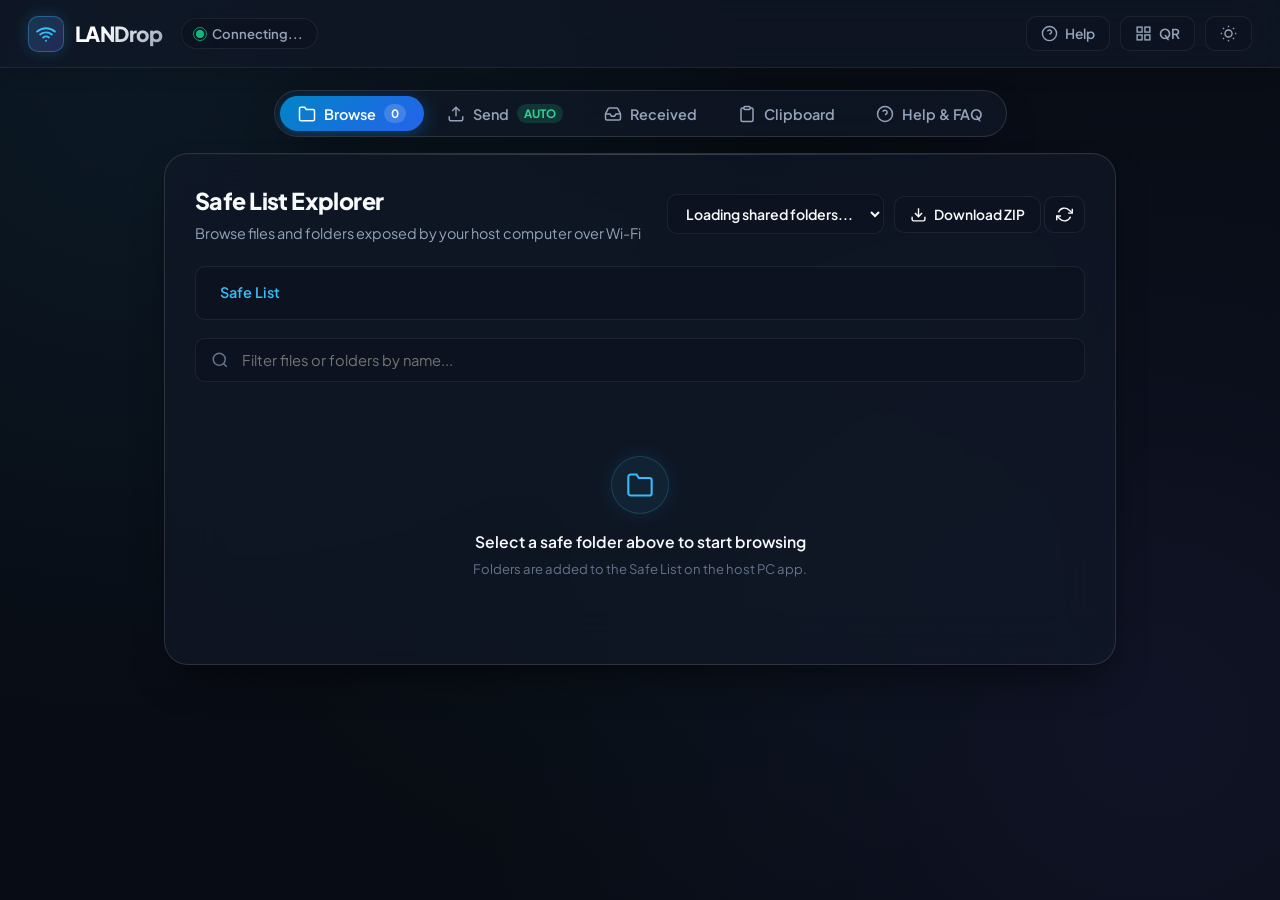
==== templates/index.html @ 14b09d70 "Fix dark label lines in GUI, overhaul mobile responsiveness, and add Device FAQ" ====
<!DOCTYPE html>
<html lang="en">
<head>
  <meta charset="UTF-8" />
  <meta name="viewport" content="width=device-width, initial-scale=1.0, maximum-scale=1.0, user-scalable=no, viewport-fit=cover" />
  <meta name="apple-mobile-web-app-capable" content="yes" />
  <meta name="apple-mobile-web-app-status-bar-style" content="black-translucent" />
  <title>LANDrop - Local Wi-Fi File Sharing & Explorer</title>
  <link rel="stylesheet" href="/static/css/style.css" />
  <link rel="preconnect" href="https://fonts.googleapis.com">
  <link rel="preconnect" href="https://fonts.gstatic.com" crossorigin>
  <link href="https://fonts.googleapis.com/css2?family=Plus+Jakarta+Sans:wght@400;500;600;700;800&family=JetBrains+Mono:wght@400;500&display=swap" rel="stylesheet">
</head>
<body class="theme-dark">
  <!-- Top Sticky Navbar -->
  <header class="navbar">
    <div class="nav-left">
      <div class="logo" onclick="window.location.reload()">
        <div class="logo-icon-wrap">
          <svg class="logo-icon" viewBox="0 0 24 24" fill="none" stroke="currentColor" stroke-width="2.3" stroke-linecap="round" stroke-linejoin="round">
            <path d="M5 12.55a11 11 0 0 1 14.08 0"></path>
            <path d="M1.42 9a16 16 0 0 1 21.16 0"></path>
            <path d="M8.53 16.11a6 6 0 0 1 6.95 0"></path>
            <line x1="12" y1="20" x2="12.01" y2="20"></line>
          </svg>
        </div>
        <span class="logo-text">LANDrop</span>
      </div>

      <div class="host-pill" id="hostPill" title="Click to copy connection address">
        <div class="status-dot-pulse">
          <div class="status-dot-ring"></div>
          <div class="status-dot"></div>
        </div>
        <span id="hostNameDisplay">Connecting...</span>
      </div>
    </div>

    <div class="nav-right">
      <button class="nav-btn" id="btnFaqNav" title="Connection Help & Device FAQ">
        <svg viewBox="0 0 24 24" fill="none" stroke="currentColor" stroke-width="2">
          <circle cx="12" cy="12" r="10"></circle>
          <path d="M9.09 9a3 3 0 0 1 5.83 1c0 2-3 3-3 3"></path>
          <line x1="12" y1="17" x2="12.01" y2="17"></line>
        </svg>
        <span class="nav-btn-label">Help</span>
      </button>
      <button class="nav-btn" id="btnQrModal" title="Show Connection QR">
        <svg viewBox="0 0 24 24" fill="none" stroke="currentColor" stroke-width="2">
          <rect x="3" y="3" width="7" height="7"></rect>
          <rect x="14" y="3" width="7" height="7"></rect>
          <rect x="14" y="14" width="7" height="7"></rect>
          <rect x="3" y="14" width="7" height="7"></rect>
        </svg>
        <span class="nav-btn-label">QR</span>
      </button>
      <button class="nav-btn icon-only" id="btnThemeToggle" title="Toggle Light/Dark Theme">
        <svg id="themeIcon" viewBox="0 0 24 24" fill="none" stroke="currentColor" stroke-width="2">
          <circle cx="12" cy="12" r="5"></circle>
          <line x1="12" y1="1" x2="12" y2="3"></line>
          <line x1="12" y1="21" x2="12" y2="23"></line>
          <line x1="4.22" y1="4.22" x2="5.64" y2="5.64"></line>
          <line x1="18.36" y1="18.36" x2="19.78" y2="19.78"></line>
          <line x1="1" y1="12" x2="3" y2="12"></line>
          <line x1="21" y1="12" x2="23" y2="12"></line>
          <line x1="4.22" y1="19.78" x2="5.64" y2="18.36"></line>
          <line x1="18.36" y1="5.64" x2="19.78" y2="4.22"></line>
        </svg>
      </button>
    </div>
  </header>

  <!-- Navigation Segmented Tabs (Desktop: top pill; Mobile: bottom bar) -->
  <div class="tabs-wrapper" id="tabsWrapper">
    <nav class="tabs-nav" id="tabsNav">
      <button class="tab-btn active" data-tab="tab-safelist">
        <svg viewBox="0 0 24 24" fill="none" stroke="currentColor" stroke-width="2">
          <path d="M22 19a2 2 0 0 1-2 2H4a2 2 0 0 1-2-2V5a2 2 0 0 1 2-2h5l2 3h9a2 2 0 0 1 2 2z"></path>
        </svg>
        <span class="tab-label">Browse</span>
        <span class="tab-badge" id="badgeSafeCount">0</span>
      </button>
      <button class="tab-btn" data-tab="tab-upload">
        <svg viewBox="0 0 24 24" fill="none" stroke="currentColor" stroke-width="2">
          <path d="M21 15v4a2 2 0 0 1-2 2H5a2 2 0 0 1-2-2v-4"></path>
          <polyline points="17 8 12 3 7 8"></polyline>
          <line x1="12" y1="3" x2="12" y2="15"></line>
        </svg>
        <span class="tab-label">Send</span>
        <span class="tab-badge auto-badge" title="Auto-Save Enabled">AUTO</span>
      </button>
      <button class="tab-btn" data-tab="tab-received">
        <svg viewBox="0 0 24 24" fill="none" stroke="currentColor" stroke-width="2">
          <polyline points="22 12 16 12 14 15 10 15 8 12 2 12"></polyline>
          <path d="M5.45 5.11L2 12v6a2 2 0 0 0 2 2h16a2 2 0 0 0 2-2v-6l-3.45-6.89A2 2 0 0 0 16.76 4H7.24a2 2 0 0 0-1.79 1.11z"></path>
        </svg>
        <span class="tab-label">Received</span>
      </button>
      <button class="tab-btn" data-tab="tab-clipboard">
        <svg viewBox="0 0 24 24" fill="none" stroke="currentColor" stroke-width="2">
          <path d="M16 4h2a2 2 0 0 1 2 2v14a2 2 0 0 1-2 2H6a2 2 0 0 1-2-2V6a2 2 0 0 1 2-2h2"></path>
          <rect x="8" y="2" width="8" height="4" rx="1" ry="1"></rect>
        </svg>
        <span class="tab-label">Clipboard</span>
      </button>
      <button class="tab-btn" data-tab="tab-faq">
        <svg viewBox="0 0 24 24" fill="none" stroke="currentColor" stroke-width="2">
          <circle cx="12" cy="12" r="10"></circle>
          <path d="M9.09 9a3 3 0 0 1 5.83 1c0 2-3 3-3 3"></path>
          <line x1="12" y1="17" x2="12.01" y2="17"></line>
        </svg>
        <span class="tab-label">Help & FAQ</span>
      </button>
    </nav>
  </div>

  <!-- Main Content Container -->
  <main class="main-container">

    <!-- TAB 1: BROWSE SAFE LIST FOLDERS -->
    <section class="tab-pane active" id="tab-safelist">
      <div class="section-card">
        <div class="safelist-header">
          <div class="safelist-title-group">
            <h2 class="section-title">Safe List Explorer</h2>
            <p class="section-desc">Browse files and folders exposed by your host computer over Wi-Fi</p>
          </div>
          <div class="safelist-actions">
            <select class="folder-selector" id="selectSafeFolder" aria-label="Select Safe Folder">
              <option value="">Loading shared folders...</option>
            </select>
            <div class="safelist-btn-group">
              <button class="action-btn" id="btnDownloadFolderZip" title="Download current folder as ZIP">
                <svg viewBox="0 0 24 24" fill="none" stroke="currentColor" stroke-width="2">
                  <path d="M21 15v4a2 2 0 0 1-2 2H5a2 2 0 0 1-2-2v-4"></path>
                  <polyline points="7 10 12 15 17 10"></polyline>
                  <line x1="12" y1="15" x2="12" y2="3"></line>
                </svg>
                <span>Download ZIP</span>
              </button>
              <button class="action-btn icon-only" id="btnRefreshSafe" title="Refresh folder">
                <svg viewBox="0 0 24 24" fill="none" stroke="currentColor" stroke-width="2">
                  <polyline points="23 4 23 10 17 10"></polyline>
                  <polyline points="1 20 1 14 7 14"></polyline>
                  <path d="M3.51 9a9 9 0 0 1 14.85-3.36L23 10M1 14l4.64 4.36A9 9 0 0 0 20.49 15"></path>
                </svg>
              </button>
            </div>
          </div>
        </div>

        <!-- Breadcrumb Navigation Bar -->
        <div class="breadcrumb-container" id="breadcrumbBar">
          <span class="breadcrumb-item">Safe List</span>
        </div>

        <!-- Filter / Search Input -->
        <div class="search-bar">
          <svg class="search-icon" viewBox="0 0 24 24" fill="none" stroke="currentColor" stroke-width="2">
            <circle cx="11" cy="11" r="8"></circle>
            <line x1="21" y1="21" x2="16.65" y2="16.65"></line>
          </svg>
          <input type="text" id="safeSearchInput" placeholder="Filter files or folders by name..." />
        </div>

        <!-- File Items Grid / List -->
        <div class="files-container" id="safeFilesContainer">
          <div class="empty-state">
            <div class="empty-state-icon-wrap">
              <svg viewBox="0 0 24 24" fill="none" stroke="currentColor" stroke-width="1.8">
                <path d="M22 19a2 2 0 0 1-2 2H4a2 2 0 0 1-2-2V5a2 2 0 0 1 2-2h5l2 3h9a2 2 0 0 1 2 2z"></path>
              </svg>
            </div>
            <p>Select a safe folder above to start browsing</p>
            <span class="empty-state-hint">Folders are added to the Safe List on the host PC app.</span>
          </div>
        </div>
      </div>
    </section>

    <!-- TAB 2: SEND FILES TO PC (AUTO-SAVE) -->
    <section class="tab-pane" id="tab-upload">
      <div class="section-card">
        <div class="section-header-flex">
          <div>
            <h2 class="section-title">Send Files to PC</h2>
            <p class="section-desc">Files automatically save straight into your PC's folder without prompts</p>
          </div>
          <div class="badge-pill auto-pill">
            <svg viewBox="0 0 24 24" fill="none" stroke="currentColor" stroke-width="2.5">
              <polyline points="20 6 9 17 4 12"></polyline>
            </svg>
            <span>Instant Auto-Save ON</span>
          </div>
        </div>

        <!-- Responsive Touch & Drop Target -->
        <div class="dropzone" id="dropzone">
          <input type="file" id="mediaInput" accept="image/*,video/*" multiple style="display: none;" />
          <input type="file" id="fileInput" multiple style="display: none;" />
          <input type="file" id="folderInput" webkitdirectory directory multiple style="display: none;" />

          <div class="dropzone-icon">
            <svg viewBox="0 0 24 24" fill="none" stroke="currentColor" stroke-width="2">
              <path d="M21 15v4a2 2 0 0 1-2 2H5a2 2 0 0 1-2-2v-4"></path>
              <polyline points="17 8 12 3 7 8"></polyline>
              <line x1="12" y1="3" x2="12" y2="15"></line>
            </svg>
          </div>
          <h3 class="dropzone-title">Upload directly to PC</h3>
          <p class="dropzone-subtitle">Transferred at maximum local Wi-Fi speed (zero internet data used)</p>

          <!-- Mobile-Optimized Action Buttons -->
          <div class="dropzone-btns">
            <button class="primary-btn" id="btnSelectMedia">
              <svg viewBox="0 0 24 24" fill="none" stroke="currentColor" stroke-width="2">
                <rect x="3" y="3" width="18" height="18" rx="2" ry="2"></rect>
                <circle cx="8.5" cy="8.5" r="1.5"></circle>
                <polyline points="21 15 16 10 5 21"></polyline>
              </svg>
              <span>Photos & Videos</span>
            </button>
            <button class="secondary-btn" id="btnSelectFiles">
              <svg viewBox="0 0 24 24" fill="none" stroke="currentColor" stroke-width="2">
                <path d="M14 2H6a2 2 0 0 0-2 2v16a2 2 0 0 0 2 2h12a2 2 0 0 0 2-2V8z"></path>
                <polyline points="14 2 14 8 20 8"></polyline>
              </svg>
              <span>Browse Files</span>
            </button>
            <button class="secondary-btn desktop-only" id="btnSelectFolder">
              <svg viewBox="0 0 24 24" fill="none" stroke="currentColor" stroke-width="2">
                <path d="M22 19a2 2 0 0 1-2 2H4a2 2 0 0 1-2-2V5a2 2 0 0 1 2-2h5l2 3h9a2 2 0 0 1 2 2z"></path>
              </svg>
              <span>Choose Folder</span>
            </button>
          </div>
        </div>

        <!-- Live Upload Progress Card -->
        <div class="progress-card hidden" id="uploadProgressCard">
          <div class="progress-header">
            <div class="progress-file-info">
              <span class="progress-filename" id="progressFileName">Uploading...</span>
              <span class="progress-speed" id="progressSpeed">0 MB/s</span>
            </div>
            <span class="progress-pct" id="progressPct">0%</span>
          </div>
          <div class="progress-bar-bg">
            <div class="progress-bar-fill" id="progressBarFill"></div>
          </div>
          <div class="progress-meta">
            <span id="progressTransferred">0 MB / 0 MB</span>
            <span id="progressEta">ETA: Calculating...</span>
          </div>
        </div>

        <!-- Sent Files History List in this session -->
        <div class="sent-history" id="sentHistoryContainer">
          <h4 class="subheading">Recently Sent in this Session</h4>
          <div class="sent-list" id="sentList">
            <div class="empty-sent">No files uploaded yet in this session.</div>
          </div>
        </div>
      </div>
    </section>

    <!-- TAB 3: RECEIVED FILES -->
    <section class="tab-pane" id="tab-received">
      <div class="section-card">
        <div class="section-header-flex">
          <div>
            <h2 class="section-title">Received on PC</h2>
            <p class="section-desc">Auto-saving files to <code class="folder-badge" id="receivedPathDesc">Downloads/LANDrop_Received</code></p>
          </div>
          <button class="action-btn icon-only" id="btnRefreshReceived" title="Refresh list">
            <svg viewBox="0 0 24 24" fill="none" stroke="currentColor" stroke-width="2">
              <polyline points="23 4 23 10 17 10"></polyline>
              <polyline points="1 20 1 14 7 14"></polyline>
              <path d="M3.51 9a9 9 0 0 1 14.85-3.36L23 10M1 14l4.64 4.36A9 9 0 0 0 20.49 15"></path>
            </svg>
          </button>
        </div>
        <div class="files-container" id="receivedFilesContainer">
          <div class="empty-state">
            <div class="empty-state-icon-wrap">
              <svg viewBox="0 0 24 24" fill="none" stroke="currentColor" stroke-width="1.8">
                <polyline points="22 12 16 12 14 15 10 15 8 12 2 12"></polyline>
                <path d="M5.45 5.11L2 12v6a2 2 0 0 0 2 2h16a2 2 0 0 0 2-2v-6l-3.45-6.89A2 2 0 0 0 16.76 4H7.24a2 2 0 0 0-1.79 1.11z"></path>
              </svg>
            </div>
            <p>No files currently in PC's auto-save directory</p>
            <span class="empty-state-hint">Files sent from your phone or other devices will show up here automatically.</span>
          </div>
        </div>
      </div>
    </section>

    <!-- TAB 4: SHARED CLIPBOARD -->
    <section class="tab-pane" id="tab-clipboard">
      <div class="section-card">
        <div class="section-header-flex">
          <div>
            <h2 class="section-title">Shared Clipboard</h2>
            <p class="section-desc">Instantly share notes, links, and text across PC and phone</p>
          </div>
          <span class="timestamp-badge" id="clipboardUpdatedTime">Never synced</span>
        </div>

        <textarea class="clipboard-box" id="clipboardTextarea" placeholder="Type or paste text here to share across devices instantly..."></textarea>

        <div class="clipboard-actions">
          <button class="primary-btn" id="btnSendClipboard">
            <svg viewBox="0 0 24 24" fill="none" stroke="currentColor" stroke-width="2">
              <line x1="22" y1="2" x2="11" y2="13"></line>
              <polygon points="22 2 15 22 11 13 2 9 22 2"></polygon>
            </svg>
            <span>Sync to All Devices</span>
          </button>
          <button class="secondary-btn" id="btnCopyClipboard">
            <svg viewBox="0 0 24 24" fill="none" stroke="currentColor" stroke-width="2">
              <rect x="9" y="9" width="13" height="13" rx="2" ry="2"></rect>
              <path d="M5 15H4a2 2 0 0 1-2-2V4a2 2 0 0 1 2-2h9a2 2 0 0 1 2 2v1"></path>
            </svg>
            <span>Copy to My Clipboard</span>
          </button>
        </div>
      </div>
    </section>

    <!-- TAB 5: HELP & DEVICE FAQ -->
    <section class="tab-pane" id="tab-faq">
      <div class="section-card">
        <div class="safelist-title-group">
          <h2 class="section-title">Device Connection Guide & FAQ</h2>
          <p class="section-desc">Troubleshooting tips for iPhone, Android, Mac, and Windows connecting over Wi-Fi</p>
        </div>

        <div class="faq-list">

          <!-- FAQ Item 1: HTTP vs HTTPS -->
          <div class="faq-item open">
            <div class="faq-question">
              <div class="faq-q-left">
                <span class="faq-badge badge-security">Security</span>
                <h4>Why does this link use http:// instead of https://?</h4>
              </div>
              <span class="faq-toggle">▼</span>
            </div>
            <div class="faq-answer">
              <p><strong>You are 100% safe and private.</strong> LANDrop transfers files strictly over your local home Wi-Fi network directly between your devices:</p>
              <ul class="faq-points">
                <li><strong>No Internet / Cloud Involved:</strong> Transfers never leave your home Wi-Fi router. Nobody outside your Wi-Fi can see or access your files.</li>
                <li><strong>Why No HTTPS?:</strong> Official SSL/HTTPS certificates are issued only to public internet domains (like <code>google.com</code>). They cannot be issued for private local router IPs (like <code>192.168.x.x</code>).</li>
                <li><strong>No False Warnings:</strong> Using a fake/self-signed HTTPS certificate triggers alarming red warning screens on iOS and Android (<em>"Your connection is not private / Attackers might be trying to steal info"</em>). Using clean HTTP avoids these scary false alarms.</li>
              </ul>
            </div>
          </div>

          <!-- FAQ Item 2: iPhone Chrome Stuck Loading -->
          <div class="faq-item open">
            <div class="faq-question">
              <div class="faq-q-left">
                <span class="faq-badge badge-ios">iPhone & iPad</span>
                <h4>Chrome on iPhone is stuck loading or won't open</h4>
              </div>
              <span class="faq-toggle">▼</span>
            </div>
            <div class="faq-answer">
              <p>Apple iOS restricts third-party browsers like Google Chrome from connecting to local Wi-Fi devices by default. Here is how to fix it in 5 seconds:</p>
              <div class="fix-box">
                <div class="fix-step">
                  <span class="step-num">1</span>
                  <div><strong>Enable Local Network Permission:</strong> Open iPhone <strong>Settings</strong> &rarr; scroll down to <strong>Chrome</strong> &rarr; turn <strong>Local Network ON</strong> (Green).</div>
                </div>
                <div class="fix-step">
                  <span class="step-num">2</span>
                  <div><strong>Always Include <code>http://</code>:</strong> If you type <code>192.168.1.11:5000</code>, Chrome auto-switches to <code>https://</code> which hangs. Type explicitly: <code class="code-pill">http://192.168.1.11:5000</code></div>
                </div>
                <div class="fix-step">
                  <span class="step-num">3</span>
                  <div><strong>Best Solution: Use Safari:</strong> Safari is built into iOS and doesn't suffer from Chrome's restrictions. Open Safari and go to <code class="code-pill">http://landrop.local:5000</code> or <code class="code-pill">http://192.168.1.11:5000</code>.</div>
                </div>
              </div>
            </div>
          </div>

          <!-- FAQ Item 3: iCloud Private Relay & VPN -->
          <div class="faq-item">
            <div class="faq-question">
              <div class="faq-q-left">
                <span class="faq-badge badge-ios">iOS / VPN</span>
                <h4>"This site cannot be reached" or Connection Timed Out</h4>
              </div>
              <span class="faq-toggle">▼</span>
            </div>
            <div class="faq-answer">
              <p>If your phone cannot reach your PC at all, check these 3 common network blockers:</p>
              <ul class="faq-points">
                <li><strong>iCloud Private Relay:</strong> On iPhone, go to <strong>Settings</strong> &rarr; tap your <strong>Name / Apple ID</strong> &rarr; <strong>iCloud</strong> &rarr; <strong>Private Relay</strong> &rarr; Turn <strong>OFF</strong> temporarily. Private Relay reroutes your traffic through Apple servers, preventing access to your local Wi-Fi.</li>
                <li><strong>VPN Apps:</strong> If you have any VPN running on your phone or PC (e.g. 1.1.1.1, NordVPN, ExpressVPN), disconnect it while transferring files.</li>
                <li><strong>Different Wi-Fi / Cellular Data:</strong> Ensure your phone is connected to the exact same Wi-Fi SSID as your PC, not mobile cellular data (5G/LTE).</li>
              </ul>
            </div>
          </div>

          <!-- FAQ Item 4: Android Tips -->
          <div class="faq-item">
            <div class="faq-question">
              <div class="faq-q-left">
                <span class="faq-badge badge-android">Android</span>
                <h4>Android phones: "Wi-Fi has no internet" prompt</h4>
              </div>
              <span class="faq-toggle">▼</span>
            </div>
            <div class="faq-answer">
              <p>If your router has no active internet connection or slow connectivity, Android may display a prompt:</p>
              <div class="fix-box">
                <p>When Android asks <em>"This Wi-Fi network has no internet access. Switch to mobile data?"</em>, always select <strong>"Stay connected to Wi-Fi"</strong>. Otherwise, Android will route all web traffic through mobile 5G/4G, which cannot reach your PC.</p>
              </div>
            </div>
          </div>

          <!-- FAQ Item 5: mDNS vs Direct IP vs Auto-Finder -->
          <div class="faq-item">
            <div class="faq-question">
              <div class="faq-q-left">
                <span class="faq-badge badge-network">Network</span>
                <h4>What address should I use to connect?</h4>
              </div>
              <span class="faq-toggle">▼</span>
            </div>
            <div class="faq-answer">
              <p>LANDrop offers 3 convenient ways to connect:</p>
              <ul class="faq-points">
                <li><strong>Permanent Address (Bookmark this!):</strong> <code class="code-pill">http://landrop.local:5000</code> &mdash; Even when your router changes your PC's IP address, mDNS keeps this URL working permanently on Safari, Mac, and iOS.</li>
                <li><strong>Direct IP:</strong> <code class="code-pill" id="faqDirectIpDisplay">http://192.168.1.11:5000</code> &mdash; Works on all browsers and platforms without exception.</li>
                <li><strong>Subnet Auto-Finder:</strong> Visit <code class="code-pill">/finder</code> on any connected device. It sweeps your Wi-Fi subnet in 1 second and redirects you to the PC automatically!</li>
              </ul>
            </div>
          </div>

          <!-- FAQ Item 6: Router AP Isolation -->
          <div class="faq-item">
            <div class="faq-question">
              <div class="faq-q-left">
                <span class="faq-badge badge-router">Router Settings</span>
                <h4>Devices are on the same Wi-Fi but still cannot communicate</h4>
              </div>
              <span class="faq-toggle">▼</span>
            </div>
            <div class="faq-answer">
              <p>Some Wi-Fi routers have a security feature called <strong>AP Isolation</strong> (or <em>Client Isolation</em> / <em>Guest Wi-Fi</em>):</p>
              <ul class="faq-points">
                <li><strong>Guest Wi-Fi:</strong> If your PC is on your main Wi-Fi and your phone is on "Guest Wi-Fi", the router isolates them. Connect both to the main network.</li>
                <li><strong>AP Isolation:</strong> Log in to your router's admin page (usually <code>192.168.1.1</code>) and ensure "AP Isolation" / "Client Isolation" is turned <strong>Disabled</strong>.</li>
              </ul>
            </div>
          </div>

        </div>
      </div>
    </section>

  </main>

  <!-- Media Preview Modal -->
  <div class="modal-backdrop hidden" id="previewModal">
    <div class="modal-card">
      <div class="modal-header">
        <h3 class="modal-title" id="previewModalTitle">File Preview</h3>
        <button class="modal-close-btn" id="btnClosePreview" aria-label="Close Preview">&times;</button>
      </div>
      <div class="modal-body" id="previewModalBody">
        <!-- Injected dynamically: img, video, audio, or pre/code -->
      </div>
      <div class="modal-footer">
        <a class="primary-btn" id="btnModalDownload" download>
          <svg viewBox="0 0 24 24" fill="none" stroke="currentColor" stroke-width="2">
            <path d="M21 15v4a2 2 0 0 1-2 2H5a2 2 0 0 1-2-2v-4"></path>
            <polyline points="7 10 12 15 17 10"></polyline>
            <line x1="12" y1="15" x2="12" y2="3"></line>
          </svg>
          <span>Download File</span>
        </a>
      </div>
    </div>
  </div>

  <!-- QR Code Modal -->
  <div class="modal-backdrop hidden" id="qrModal">
    <div class="modal-card qr-modal-card">
      <div class="modal-header">
        <h3 class="modal-title">Connection Info</h3>
        <button class="modal-close-btn" id="btnCloseQr" aria-label="Close QR">&times;</button>
      </div>
      <div class="modal-body qr-body">
        <p class="qr-notice">Permanent local address (auto-updates when IP changes):</p>
        <div class="url-badge" id="qrUrlText">http://landrop.local:5000</div>
        <div class="qr-img-wrap">
          <img id="qrImage" src="/api/qr" alt="Connection QR Code" />
        </div>
        <p class="qr-subhint">Scan with iPhone Camera or visit on your phone's browser.</p>
      </div>
    </div>
  </div>

  <!-- Toast Notification Container -->
  <div class="toast-container" id="toastContainer"></div>

  <script src="/static/js/app.js"></script>
</body>
</html>
---- static/css/style.css ----
/* ==========================================================================
   LANDrop - Ultra-Modern Glassmorphism Design System (2026 Edition)
   ========================================================================== */

@import url('https://fonts.googleapis.com/css2?family=Plus+Jakarta+Sans:wght@400;500;600;700;800&family=JetBrains+Mono:wght@400;500&display=swap');

:root {
  /* Dark Theme Palette (Default) */
  --bg-base: #080c14;
  --bg-gradient: radial-gradient(circle at 10% 10%, rgba(56, 189, 248, 0.07) 0%, transparent 45%),
                 radial-gradient(circle at 90% 80%, rgba(99, 102, 241, 0.08) 0%, transparent 50%),
                 radial-gradient(circle at 50% 50%, rgba(16, 185, 129, 0.03) 0%, transparent 65%),
                 #080c14;

  --surface-1: rgba(17, 24, 39, 0.72);
  --surface-2: rgba(26, 36, 58, 0.65);
  --surface-3: rgba(36, 49, 79, 0.7);
  --surface-input: rgba(13, 19, 32, 0.85);

  --border-subtle: rgba(255, 255, 255, 0.07);
  --border-hover: rgba(56, 189, 248, 0.35);
  --border-active: #38bdf8;
  --border-glass: rgba(255, 255, 255, 0.12);

  --text-main: #f8fafc;
  --text-muted: #94a3b8;
  --text-dim: #64748b;

  --accent-cyan: #38bdf8;
  --accent-blue: #0ea5e9;
  --accent-indigo: #6366f1;
  --accent-emerald: #10b981;
  --accent-amber: #f59e0b;
  --accent-rose: #f43f5e;
  --accent-purple: #a855f7;

  --glow-cyan: 0 0 24px rgba(56, 189, 248, 0.25);
  --glow-emerald: 0 0 20px rgba(16, 185, 129, 0.25);
  --glow-card: 0 20px 40px -15px rgba(0, 0, 0, 0.6);

  --radius-xs: 6px;
  --radius-sm: 10px;
  --radius-md: 16px;
  --radius-lg: 24px;
  --radius-full: 9999px;

  --font-main: 'Plus Jakarta Sans', -apple-system, BlinkMacSystemFont, 'Segoe UI', Roboto, sans-serif;
  --font-mono: 'JetBrains Mono', monospace;

  --transition-fast: 0.16s cubic-bezier(0.4, 0, 0.2, 1);
  --transition-normal: 0.26s cubic-bezier(0.16, 1, 0.3, 1);
}

body.theme-light {
  --bg-base: #f8fafc;
  --bg-gradient: radial-gradient(circle at 10% 10%, rgba(2, 132, 199, 0.05) 0%, transparent 40%),
                 radial-gradient(circle at 90% 85%, rgba(99, 102, 241, 0.05) 0%, transparent 50%),
                 #f8fafc;

  --surface-1: rgba(255, 255, 255, 0.88);
  --surface-2: rgba(241, 245, 249, 0.95);
  --surface-3: #e2e8f0;
  --surface-input: #ffffff;

  --border-subtle: rgba(0, 0, 0, 0.07);
  --border-hover: rgba(2, 132, 199, 0.35);
  --border-glass: rgba(0, 0, 0, 0.1);

  --text-main: #0f172a;
  --text-muted: #475569;
  --text-dim: #94a3b8;

  --glow-cyan: 0 4px 16px rgba(2, 132, 199, 0.15);
  --glow-card: 0 16px 32px -10px rgba(0, 0, 0, 0.07);
}

/* Base Resets */
*, *::before, *::after {
  box-sizing: border-box;
  margin: 0;
  padding: 0;
  -webkit-tap-highlight-color: transparent;
}

body {
  font-family: var(--font-main);
  background: var(--bg-gradient);
  background-attachment: fixed;
  color: var(--text-main);
  min-height: 100vh;
  display: flex;
  flex-direction: column;
  line-height: 1.5;
  -webkit-font-smoothing: antialiased;
  -moz-osx-font-smoothing: grayscale;
  overflow-x: hidden;
}

/* Custom Scrollbar */
::-webkit-scrollbar {
  width: 7px;
  height: 7px;
}
::-webkit-scrollbar-track {
  background: transparent;
}
::-webkit-scrollbar-thumb {
  background: rgba(255, 255, 255, 0.12);
  border-radius: var(--radius-full);
}
::-webkit-scrollbar-thumb:hover {
  background: rgba(255, 255, 255, 0.22);
}

/* Header & Navbar */
.navbar {
  height: 68px;
  background: var(--surface-1);
  backdrop-filter: blur(24px);
  -webkit-backdrop-filter: blur(24px);
  border-bottom: 1px solid var(--border-subtle);
  display: flex;
  align-items: center;
  justify-content: space-between;
  padding: 0 28px;
  position: sticky;
  top: 0;
  z-index: 60;
  box-shadow: 0 4px 20px -2px rgba(0, 0, 0, 0.2);
}

.nav-left {
  display: flex;
  align-items: center;
  gap: 18px;
}

.logo {
  display: flex;
  align-items: center;
  gap: 11px;
  text-decoration: none;
  cursor: pointer;
}

.logo-icon-wrap {
  width: 36px;
  height: 36px;
  background: linear-gradient(135deg, rgba(56, 189, 248, 0.2), rgba(99, 102, 241, 0.25));
  border: 1px solid rgba(56, 189, 248, 0.35);
  border-radius: var(--radius-sm);
  display: flex;
  align-items: center;
  justify-content: center;
  box-shadow: 0 0 16px rgba(56, 189, 248, 0.2);
}

.logo-icon {
  width: 20px;
  height: 20px;
  color: var(--accent-cyan);
}

.logo-text {
  font-size: 1.3rem;
  font-weight: 800;
  letter-spacing: -0.03em;
  background: linear-gradient(135deg, #ffffff 30%, #94a3b8 100%);
  -webkit-background-clip: text;
  -webkit-text-fill-color: transparent;
}

body.theme-light .logo-text {
  background: linear-gradient(135deg, #0f172a 30%, #334155 100%);
  -webkit-background-clip: text;
  -webkit-text-fill-color: transparent;
}

.host-pill {
  display: inline-flex;
  align-items: center;
  gap: 8px;
  background: var(--surface-input);
  border: 1px solid var(--border-subtle);
  padding: 5px 14px;
  border-radius: var(--radius-full);
  font-size: 0.82rem;
  font-weight: 600;
  color: var(--text-muted);
  cursor: pointer;
  transition: var(--transition-fast);
}

.host-pill:hover {
  border-color: var(--border-hover);
  color: var(--text-main);
  background: var(--surface-2);
}

.status-dot-pulse {
  position: relative;
  width: 8px;
  height: 8px;
}

.status-dot {
  position: absolute;
  inset: 0;
  background-color: var(--accent-emerald);
  border-radius: 50%;
  box-shadow: var(--glow-emerald);
}

.status-dot-ring {
  position: absolute;
  inset: -3px;
  border: 1.5px solid var(--accent-emerald);
  border-radius: 50%;
  opacity: 0.8;
  animation: pulse-ring 2.2s cubic-bezier(0.2, 0, 0.2, 1) infinite;
}

@keyframes pulse-ring {
  0% { transform: scale(0.7); opacity: 0.9; }
  100% { transform: scale(2.2); opacity: 0; }
}

.nav-right {
  display: flex;
  align-items: center;
  gap: 10px;
}

.nav-btn {
  background: var(--surface-input);
  border: 1px solid var(--border-subtle);
  color: var(--text-muted);
  padding: 8px 14px;
  border-radius: var(--radius-sm);
  display: flex;
  align-items: center;
  gap: 7px;
  cursor: pointer;
  font-size: 0.86rem;
  font-weight: 600;
  font-family: inherit;
  transition: var(--transition-fast);
}

.nav-btn svg {
  width: 17px;
  height: 17px;
}

.nav-btn:hover {
  background: var(--surface-2);
  border-color: var(--border-hover);
  color: var(--text-main);
  transform: translateY(-1px);
}

/* Floating Segmented Tabs */
.tabs-wrapper {
  max-width: 1000px;
  width: 100%;
  margin: 22px auto 0;
  padding: 0 24px;
  display: flex;
  justify-content: center;
}

.tabs-nav {
  display: inline-flex;
  gap: 5px;
  background: var(--surface-1);
  backdrop-filter: blur(24px);
  -webkit-backdrop-filter: blur(24px);
  border: 1px solid var(--border-glass);
  padding: 5px;
  border-radius: var(--radius-full);
  overflow-x: auto;
  scrollbar-width: none;
  box-shadow: var(--glow-card);
}

.tabs-nav::-webkit-scrollbar {
  display: none;
}

.tab-btn {
  background: transparent;
  border: none;
  color: var(--text-muted);
  padding: 8px 18px;
  border-radius: var(--radius-full);
  font-size: 0.9rem;
  font-weight: 600;
  font-family: inherit;
  display: inline-flex;
  align-items: center;
  gap: 8px;
  cursor: pointer;
  white-space: nowrap;
  transition: var(--transition-normal);
  position: relative;
}

.tab-btn svg {
  width: 18px;
  height: 18px;
  transition: transform var(--transition-fast);
}

.tab-btn:hover {
  color: var(--text-main);
  background: var(--surface-2);
}

.tab-btn:hover svg {
  transform: scale(1.1);
}

.tab-btn.active {
  background: linear-gradient(135deg, #0284c7, #2563eb);
  color: #ffffff;
  box-shadow: 0 4px 18px rgba(2, 132, 199, 0.4);
}

.tab-badge {
  background: rgba(255, 255, 255, 0.16);
  font-size: 0.72rem;
  padding: 2px 7px;
  border-radius: var(--radius-full);
  font-weight: 700;
}

.tab-badge.auto-badge {
  background: rgba(16, 185, 129, 0.2);
  color: #34d399;
}

.tab-btn.active .tab-badge.auto-badge {
  background: rgba(255, 255, 255, 0.25);
  color: #ffffff;
}

/* Main Container */
.main-container {
  max-width: 1000px;
  width: 100%;
  margin: 0 auto;
  padding: 16px 24px 48px;
  flex: 1;
}

.tab-pane {
  display: none;
  animation: tabFadeIn 0.28s cubic-bezier(0.16, 1, 0.3, 1);
}

.tab-pane.active {
  display: block;
}

@keyframes tabFadeIn {
  from { opacity: 0; transform: translateY(10px); }
  to { opacity: 1; transform: translateY(0); }
}

/* Modern Card Container */
.section-card {
  background: var(--surface-1);
  backdrop-filter: blur(28px);
  -webkit-backdrop-filter: blur(28px);
  border: 1px solid var(--border-glass);
  border-radius: var(--radius-lg);
  padding: 30px;
  box-shadow: var(--glow-card);
  position: relative;
  overflow: hidden;
}

.section-card::before {
  content: "";
  position: absolute;
  top: 0;
  left: 0;
  right: 0;
  height: 1px;
  background: linear-gradient(90deg, transparent, rgba(255, 255, 255, 0.2), transparent);
}

.section-title {
  font-size: 1.45rem;
  font-weight: 800;
  letter-spacing: -0.025em;
  color: var(--text-main);
}

.section-desc {
  color: var(--text-muted);
  font-size: 0.9rem;
  margin-top: 4px;
}

.section-header-flex {
  display: flex;
  justify-content: space-between;
  align-items: center;
  margin-bottom: 24px;
}

/* Safe List Toolbar */
.safelist-header {
  display: flex;
  flex-wrap: wrap;
  justify-content: space-between;
  align-items: center;
  gap: 18px;
  margin-bottom: 22px;
}

.safelist-actions {
  display: flex;
  align-items: center;
  gap: 10px;
  flex-wrap: wrap;
}

.folder-selector {
  background: var(--surface-input);
  border: 1px solid var(--border-subtle);
  color: var(--text-main);
  padding: 9px 14px;
  border-radius: var(--radius-sm);
  font-size: 0.88rem;
  font-family: inherit;
  font-weight: 600;
  cursor: pointer;
  outline: none;
  max-width: 280px;
  text-overflow: ellipsis;
  white-space: nowrap;
  transition: var(--transition-fast);
  box-shadow: inset 0 1px 2px rgba(0, 0, 0, 0.2);
}

.folder-selector:focus {
  border-color: var(--accent-cyan);
  box-shadow: 0 0 0 3px rgba(56, 189, 248, 0.15);
}

.action-btn {
  background: var(--surface-input);
  border: 1px solid var(--border-subtle);
  color: var(--text-main);
  padding: 9px 15px;
  border-radius: var(--radius-sm);
  display: inline-flex;
  align-items: center;
  gap: 7px;
  cursor: pointer;
  font-size: 0.86rem;
  font-weight: 600;
  font-family: inherit;
  white-space: nowrap;
  transition: var(--transition-fast);
}

.action-btn svg {
  width: 17px;
  height: 17px;
}

.action-btn:hover {
  background: var(--surface-2);
  border-color: var(--border-hover);
  color: var(--accent-cyan);
  transform: translateY(-1px);
}

.action-btn.icon-only {
  padding: 9px 11px;
}

/* Breadcrumb Navigation */
.breadcrumb-container {
  display: flex;
  align-items: center;
  gap: 6px;
  padding: 12px 18px;
  background: var(--surface-input);
  border-radius: var(--radius-sm);
  border: 1px solid var(--border-subtle);
  margin-bottom: 18px;
  overflow-x: auto;
  font-size: 0.9rem;
  white-space: nowrap;
}

.breadcrumb-item {
  color: var(--accent-cyan);
  cursor: pointer;
  font-weight: 600;
  display: inline-flex;
  align-items: center;
  gap: 5px;
  padding: 3px 6px;
  border-radius: var(--radius-xs);
  transition: var(--transition-fast);
}

.breadcrumb-item:hover {
  background: rgba(56, 189, 248, 0.12);
}

.breadcrumb-item.active {
  color: var(--text-main);
  cursor: default;
  font-weight: 700;
  background: transparent;
}

.breadcrumb-separator {
  color: var(--text-dim);
  font-size: 0.85rem;
  opacity: 0.6;
}

/* Search Bar & Filter Chips */
.search-bar {
  position: relative;
  margin-bottom: 18px;
}

.search-icon {
  position: absolute;
  left: 16px;
  top: 50%;
  transform: translateY(-50%);
  width: 18px;
  height: 18px;
  color: var(--text-dim);
}

.search-bar input {
  width: 100%;
  background: var(--surface-input);
  border: 1px solid var(--border-subtle);
  color: var(--text-main);
  padding: 12px 16px 12px 46px;
  border-radius: var(--radius-sm);
  font-size: 0.92rem;
  outline: none;
  font-family: inherit;
  transition: var(--transition-fast);
  box-shadow: inset 0 1px 2px rgba(0, 0, 0, 0.2);
}

.search-bar input:focus {
  border-color: var(--accent-cyan);
  box-shadow: 0 0 0 3px rgba(56, 189, 248, 0.15);
}

/* Files Grid View */
.files-container {
  display: grid;
  grid-template-columns: repeat(auto-fill, minmax(240px, 1fr));
  gap: 16px;
  margin-top: 14px;
}

/* Empty State (Centered across all grid columns) */
.empty-state {
  grid-column: 1 / -1;
  width: 100%;
  display: flex;
  flex-direction: column;
  align-items: center;
  justify-content: center;
  padding: 56px 20px;
  text-align: center;
  margin: 0 auto;
}

.empty-state-icon-wrap {
  width: 58px;
  height: 58px;
  border-radius: 50%;
  background: rgba(56, 189, 248, 0.08);
  border: 1px solid rgba(56, 189, 248, 0.2);
  display: flex;
  align-items: center;
  justify-content: center;
  margin: 0 auto 16px;
  color: var(--accent-cyan);
  box-shadow: 0 0 20px rgba(56, 189, 248, 0.12);
}

.empty-state svg {
  width: 28px;
  height: 28px;
  stroke: var(--accent-cyan);
}

.empty-state p {
  font-size: 0.98rem;
  font-weight: 600;
  color: var(--text-main);
  max-width: 460px;
  line-height: 1.5;
  margin: 0 auto 6px;
  text-align: center;
}

.empty-state-hint {
  font-size: 0.82rem;
  color: var(--text-dim);
  max-width: 400px;
  line-height: 1.4;
  margin: 0 auto;
}

.folder-badge {
  background: rgba(255, 255, 255, 0.05);
  border: 1px solid rgba(255, 255, 255, 0.1);
  padding: 3px 8px;
  border-radius: 6px;
  font-family: var(--font-mono);
  font-size: 0.82rem;
  color: var(--accent-cyan);
  word-break: break-all;
}

.file-card {
  background: var(--surface-input);
  border: 1px solid var(--border-subtle);
  border-radius: var(--radius-md);
  padding: 16px;
  display: flex;
  flex-direction: column;
  justify-content: space-between;
  cursor: pointer;
  transition: var(--transition-normal);
  position: relative;
  box-shadow: 0 4px 12px rgba(0, 0, 0, 0.15);
}

.file-card:hover {
  border-color: var(--border-hover);
  background: var(--surface-2);
  transform: translateY(-3px);
  box-shadow: 0 12px 28px -6px rgba(0, 0, 0, 0.35);
}

.file-card-top {
  display: flex;
  align-items: flex-start;
  gap: 12px;
}

.file-icon {
  width: 36px;
  height: 36px;
  border-radius: var(--radius-sm);
  display: flex;
  align-items: center;
  justify-content: center;
  flex-shrink: 0;
  box-shadow: 0 4px 12px rgba(0, 0, 0, 0.15);
}

.file-icon svg {
  width: 19px;
  height: 19px;
}

/* Rich Icon Color Categories */
.file-icon.folder   { background: linear-gradient(135deg, rgba(245, 158, 11, 0.2), rgba(217, 119, 6, 0.35)); color: #fbbf24; border: 1px solid rgba(245, 158, 11, 0.3); }
.file-icon.image    { background: linear-gradient(135deg, rgba(16, 185, 129, 0.2), rgba(5, 150, 105, 0.35)); color: #34d399; border: 1px solid rgba(16, 185, 129, 0.3); }
.file-icon.video    { background: linear-gradient(135deg, rgba(244, 63, 94, 0.2), rgba(225, 29, 72, 0.35)); color: #fb7185; border: 1px solid rgba(244, 63, 94, 0.3); }
.file-icon.audio    { background: linear-gradient(135deg, rgba(168, 85, 247, 0.2), rgba(147, 51, 234, 0.35)); color: #c084fc; border: 1px solid rgba(168, 85, 247, 0.3); }
.file-icon.document { background: linear-gradient(135deg, rgba(56, 189, 248, 0.2), rgba(2, 132, 199, 0.35)); color: #38bdf8; border: 1px solid rgba(56, 189, 248, 0.3); }
.file-icon.archive  { background: linear-gradient(135deg, rgba(234, 179, 8, 0.2), rgba(202, 138, 4, 0.35)); color: #facc15; border: 1px solid rgba(234, 179, 8, 0.3); }
.file-icon.code     { background: linear-gradient(135deg, rgba(99, 102, 241, 0.2), rgba(79, 70, 229, 0.35)); color: #818cf8; border: 1px solid rgba(99, 102, 241, 0.3); }
.file-icon.file     { background: linear-gradient(135deg, rgba(148, 163, 184, 0.2), rgba(100, 116, 139, 0.35)); color: #cbd5e1; border: 1px solid rgba(148, 163, 184, 0.3); }

.file-details {
  overflow: hidden;
  flex: 1;
}

.file-name {
  font-size: 0.88rem;
  font-weight: 700;
  color: var(--text-main);
  white-space: nowrap;
  overflow: hidden;
  text-overflow: ellipsis;
  margin-bottom: 2px;
}

.file-meta {
  font-size: 0.76rem;
  color: var(--text-dim);
  font-weight: 500;
}

.file-card-actions {
  display: flex;
  align-items: center;
  justify-content: flex-end;
  gap: 6px;
  margin-top: 12px;
  border-top: 1px solid var(--border-subtle);
  padding-top: 8px;
}

.card-action-btn {
  background: var(--surface-input);
  border: 1px solid var(--border-subtle);
  color: var(--text-muted);
  cursor: pointer;
  padding: 5px 9px;
  border-radius: var(--radius-xs);
  display: inline-flex;
  align-items: center;
  gap: 5px;
  font-size: 0.76rem;
  font-weight: 700;
  font-family: inherit;
  white-space: nowrap;
  transition: var(--transition-fast);
}

.card-action-btn svg {
  width: 13px;
  height: 13px;
}

.card-action-btn:hover {
  background: var(--surface-3);
  border-color: var(--border-hover);
  color: var(--accent-cyan);
}

/* Auto-Save Notice Pill */
.autosave-notice {
  display: flex;
  align-items: center;
  gap: 12px;
  background: linear-gradient(90deg, rgba(16, 185, 129, 0.12), rgba(56, 189, 248, 0.08));
  border: 1px solid rgba(16, 185, 129, 0.3);
  padding: 12px 18px;
  border-radius: var(--radius-md);
  margin-bottom: 20px;
  box-shadow: 0 4px 18px rgba(16, 185, 129, 0.08);
}

.notice-icon {
  width: 28px;
  height: 28px;
  background: var(--accent-emerald);
  color: #064e3b;
  border-radius: 50%;
  display: flex;
  align-items: center;
  justify-content: center;
  font-weight: 800;
  font-size: 1rem;
  flex-shrink: 0;
  box-shadow: var(--glow-emerald);
}

.autosave-notice strong {
  color: #34d399;
  font-size: 0.94rem;
  font-weight: 700;
}

.autosave-notice p {
  color: var(--text-muted);
  font-size: 0.83rem;
}

/* Dropzone (Hyper-Modern) */
.dropzone {
  border: 2px dashed rgba(56, 189, 248, 0.25);
  border-radius: var(--radius-lg);
  padding: 34px 20px;
  text-align: center;
  background: radial-gradient(circle at 50% 30%, rgba(56, 189, 248, 0.04) 0%, rgba(13, 19, 32, 0.6) 80%);
  cursor: pointer;
  transition: var(--transition-normal);
  position: relative;
  overflow: hidden;
}

.dropzone:hover {
  border-color: rgba(56, 189, 248, 0.5);
  background: radial-gradient(circle at 50% 30%, rgba(56, 189, 248, 0.08) 0%, rgba(13, 19, 32, 0.7) 80%);
}

.dropzone.drag-over {
  border-color: var(--accent-cyan);
  background: rgba(56, 189, 248, 0.12);
  transform: scale(1.01);
  box-shadow: var(--glow-cyan);
}

.dropzone-icon {
  width: 48px;
  height: 48px;
  margin: 0 auto 14px;
  color: var(--accent-cyan);
  background: linear-gradient(135deg, rgba(56, 189, 248, 0.15), rgba(99, 102, 241, 0.2));
  border: 1px solid rgba(56, 189, 248, 0.3);
  border-radius: 50%;
  display: flex;
  align-items: center;
  justify-content: center;
  box-shadow: 0 0 20px rgba(56, 189, 248, 0.18);
  animation: floatIcon 3s ease-in-out infinite;
}

@keyframes floatIcon {
  0%, 100% { transform: translateY(0); }
  50% { transform: translateY(-4px); }
}

.dropzone-icon svg {
  width: 22px;
  height: 22px;
}

.dropzone-title {
  font-size: 1.15rem;
  font-weight: 800;
  letter-spacing: -0.02em;
  margin-bottom: 4px;
}

.dropzone-subtitle {
  color: var(--text-muted);
  font-size: 0.86rem;
  margin-bottom: 20px;
}

.dropzone-btns {
  display: flex;
  justify-content: center;
  gap: 12px;
  flex-wrap: wrap;
}

.primary-btn, .secondary-btn {
  padding: 10px 20px;
  border-radius: var(--radius-sm);
  font-size: 0.88rem;
  font-weight: 700;
  font-family: inherit;
  display: inline-flex;
  align-items: center;
  gap: 8px;
  cursor: pointer;
  border: none;
  text-decoration: none;
  white-space: nowrap;
  transition: var(--transition-fast);
}

.primary-btn {
  background: linear-gradient(135deg, #38bdf8, #0ea5e9);
  color: #080c14;
  box-shadow: 0 4px 18px rgba(56, 189, 248, 0.35);
}

.primary-btn:hover {
  background: linear-gradient(135deg, #7dd3fc, #38bdf8);
  box-shadow: 0 6px 24px rgba(56, 189, 248, 0.5);
  transform: translateY(-2px);
}

.secondary-btn {
  background: var(--surface-input);
  color: var(--text-main);
  border: 1px solid var(--border-subtle);
  box-shadow: 0 2px 8px rgba(0, 0, 0, 0.15);
}

.secondary-btn:hover {
  background: var(--surface-2);
  border-color: var(--border-hover);
  transform: translateY(-2px);
}

.primary-btn svg, .secondary-btn svg {
  width: 18px;
  height: 18px;
}

/* Progress Card */
.progress-card {
  margin-top: 28px;
  background: var(--surface-input);
  border: 1px solid var(--border-glass);
  border-radius: var(--radius-md);
  padding: 22px;
  box-shadow: var(--glow-card);
  animation: tabFadeIn 0.25s ease;
}

.progress-header {
  display: flex;
  justify-content: space-between;
  align-items: center;
  margin-bottom: 12px;
}

.progress-filename {
  font-weight: 700;
  font-size: 1rem;
}

.progress-speed {
  font-size: 0.82rem;
  color: var(--accent-cyan);
  font-weight: 700;
  margin-top: 2px;
}

.progress-pct {
  font-weight: 800;
  font-size: 1.25rem;
  color: var(--accent-cyan);
}

.progress-bar-bg {
  height: 12px;
  background: rgba(255, 255, 255, 0.08);
  border-radius: var(--radius-full);
  overflow: hidden;
  margin-bottom: 10px;
  box-shadow: inset 0 2px 4px rgba(0, 0, 0, 0.3);
}

.progress-bar-fill {
  height: 100%;
  width: 0%;
  background: linear-gradient(90deg, #38bdf8, #6366f1, #a855f7);
  border-radius: var(--radius-full);
  transition: width 0.15s ease;
  position: relative;
}

.progress-bar-fill::after {
  content: "";
  position: absolute;
  inset: 0;
  background: linear-gradient(90deg, transparent, rgba(255, 255, 255, 0.4), transparent);
  animation: shimmer 1.5s infinite;
}

@keyframes shimmer {
  0% { transform: translateX(-100%); }
  100% { transform: translateX(100%); }
}

.progress-meta {
  display: flex;
  justify-content: space-between;
  font-size: 0.82rem;
  color: var(--text-dim);
  font-weight: 600;
}

/* Sent History List */
.sent-history {
  margin-top: 32px;
}

.subheading {
  font-size: 1rem;
  font-weight: 700;
  margin-bottom: 14px;
  color: var(--text-muted);
}

.sent-list {
  display: flex;
  flex-direction: column;
  gap: 10px;
}

.sent-item {
  background: var(--surface-input);
  border: 1px solid var(--border-subtle);
  border-radius: var(--radius-sm);
  padding: 12px 18px;
  display: flex;
  align-items: center;
  justify-content: space-between;
  font-size: 0.88rem;
  box-shadow: 0 2px 8px rgba(0, 0, 0, 0.15);
}

.sent-item-left {
  display: flex;
  align-items: center;
  gap: 12px;
}

.sent-check {
  color: var(--accent-emerald);
  font-weight: 800;
  font-size: 1.1rem;
}

/* Clipboard View */
.timestamp-badge {
  font-size: 0.82rem;
  color: var(--text-dim);
  font-weight: 600;
}

.clipboard-box {
  width: 100%;
  height: 240px;
  background: var(--surface-input);
  border: 1px solid var(--border-subtle);
  border-radius: var(--radius-md);
  padding: 18px;
  color: var(--text-main);
  font-family: var(--font-mono);
  font-size: 0.95rem;
  line-height: 1.6;
  resize: vertical;
  outline: none;
  transition: var(--transition-fast);
  margin-bottom: 20px;
  box-shadow: inset 0 2px 4px rgba(0, 0, 0, 0.2);
}

.clipboard-box:focus {
  border-color: var(--accent-cyan);
  box-shadow: 0 0 0 3px rgba(56, 189, 248, 0.15);
}

.clipboard-actions {
  display: flex;
  gap: 14px;
  flex-wrap: wrap;
}

/* Modals */
.modal-backdrop {
  position: fixed;
  inset: 0;
  background: rgba(0, 0, 0, 0.78);
  backdrop-filter: blur(14px);
  -webkit-backdrop-filter: blur(14px);
  display: flex;
  align-items: center;
  justify-content: center;
  z-index: 120;
  padding: 24px;
  animation: modalFadeIn 0.22s ease-out;
}

.modal-backdrop.hidden {
  display: none;
}

@keyframes modalFadeIn {
  from { opacity: 0; transform: scale(0.97); }
  to { opacity: 1; transform: scale(1); }
}

.modal-card {
  background: var(--surface-1);
  backdrop-filter: blur(32px);
  -webkit-backdrop-filter: blur(32px);
  border: 1px solid var(--border-glass);
  border-radius: var(--radius-lg);
  max-width: 800px;
  width: 100%;
  max-height: 90vh;
  display: flex;
  flex-direction: column;
  overflow: hidden;
  box-shadow: var(--glow-card);
}

.modal-header {
  padding: 18px 24px;
  display: flex;
  align-items: center;
  justify-content: space-between;
  border-bottom: 1px solid var(--border-subtle);
}

.modal-title {
  font-size: 1.15rem;
  font-weight: 800;
  white-space: nowrap;
  overflow: hidden;
  text-overflow: ellipsis;
}

.modal-close-btn {
  background: transparent;
  border: none;
  color: var(--text-muted);
  font-size: 1.8rem;
  line-height: 1;
  cursor: pointer;
  padding: 0 4px;
  transition: var(--transition-fast);
}

.modal-close-btn:hover {
  color: var(--text-main);
  transform: rotate(90deg);
}

.modal-body {
  padding: 24px;
  overflow-y: auto;
  display: flex;
  align-items: center;
  justify-content: center;
  min-height: 260px;
}

.modal-body img {
  max-width: 100%;
  max-height: 62vh;
  border-radius: var(--radius-sm);
  object-fit: contain;
  box-shadow: 0 8px 28px rgba(0, 0, 0, 0.4);
}

.modal-body video, .modal-body audio {
  max-width: 100%;
  width: 100%;
  border-radius: var(--radius-sm);
  outline: none;
}

.modal-body pre {
  width: 100%;
  max-height: 60vh;
  overflow: auto;
  background: var(--surface-input);
  padding: 18px;
  border-radius: var(--radius-sm);
  font-family: var(--font-mono);
  font-size: 0.88rem;
  white-space: pre-wrap;
  word-break: break-all;
  border: 1px solid var(--border-subtle);
}

.modal-footer {
  padding: 16px 24px;
  border-top: 1px solid var(--border-subtle);
  display: flex;
  justify-content: flex-end;
}

/* Toast Notifications */
.toast-container {
  position: fixed;
  bottom: 28px;
  right: 28px;
  display: flex;
  flex-direction: column;
  gap: 12px;
  z-index: 220;
  pointer-events: none;
}

.toast {
  background: var(--surface-1);
  backdrop-filter: blur(20px);
  -webkit-backdrop-filter: blur(20px);
  border: 1px solid var(--border-glass);
  box-shadow: var(--glow-card);
  padding: 14px 22px;
  border-radius: var(--radius-md);
  font-size: 0.9rem;
  font-weight: 600;
  display: flex;
  align-items: center;
  gap: 12px;
  pointer-events: auto;
  animation: slideToast 0.3s cubic-bezier(0.16, 1, 0.3, 1);
  max-width: 380px;
}

.toast.success { border-color: var(--accent-emerald); color: #34d399; }
.toast.info { border-color: var(--accent-cyan); color: #38bdf8; }
.toast.error { border-color: var(--accent-rose); color: #fb7185; }

@keyframes slideToast {
  from { opacity: 0; transform: translateY(20px) scale(0.92); }
  to { opacity: 1; transform: translateY(0) scale(1); }
}

/* ==========================================================================
   Help & FAQ Section
   ========================================================================== */

.faq-list {
  display: flex;
  flex-direction: column;
  gap: 14px;
  margin-top: 18px;
}

.faq-item {
  background: var(--surface-2);
  border: 1px solid var(--border-subtle);
  border-radius: var(--radius-md);
  overflow: hidden;
  transition: var(--transition-fast);
}

.faq-item:hover {
  border-color: var(--border-hover);
}

.faq-question {
  padding: 16px 20px;
  display: flex;
  align-items: center;
  justify-content: space-between;
  cursor: pointer;
  user-select: none;
  gap: 14px;
}

.faq-q-left {
  display: flex;
  align-items: center;
  gap: 12px;
  flex-wrap: wrap;
}

.faq-question h4 {
  font-size: 1rem;
  font-weight: 700;
  color: var(--text-main);
  line-height: 1.35;
}

.faq-badge {
  font-size: 0.72rem;
  font-weight: 700;
  padding: 3px 9px;
  border-radius: var(--radius-full);
  text-transform: uppercase;
  letter-spacing: 0.04em;
  white-space: nowrap;
}

.badge-security {
  background: rgba(16, 185, 129, 0.18);
  color: #34d399;
  border: 1px solid rgba(16, 185, 129, 0.35);
}

.badge-ios {
  background: rgba(56, 189, 248, 0.16);
  color: #38bdf8;
  border: 1px solid rgba(56, 189, 248, 0.35);
}

.badge-android {
  background: rgba(168, 85, 247, 0.16);
  color: #c084fc;
  border: 1px solid rgba(168, 85, 247, 0.35);
}

.badge-network {
  background: rgba(245, 158, 11, 0.16);
  color: #fbbf24;
  border: 1px solid rgba(245, 158, 11, 0.35);
}

.badge-router {
  background: rgba(244, 63, 94, 0.16);
  color: #fb7185;
  border: 1px solid rgba(244, 63, 94, 0.35);
}

.faq-toggle {
  font-size: 0.8rem;
  color: var(--text-dim);
  transition: transform var(--transition-fast);
  flex-shrink: 0;
}

.faq-item.open .faq-toggle {
  transform: rotate(180deg);
  color: var(--accent-cyan);
}

.faq-answer {
  padding: 0 20px 20px;
  color: var(--text-muted);
  font-size: 0.93rem;
  line-height: 1.65;
  border-top: 1px solid transparent;
  display: none;
}

.faq-item.open .faq-answer {
  display: block;
  border-top-color: var(--border-subtle);
  padding-top: 14px;
}

.faq-points {
  margin-top: 10px;
  padding-left: 20px;
}

.faq-points li {
  margin-bottom: 8px;
}

.fix-box {
  background: var(--surface-input);
  border: 1px solid var(--border-subtle);
  border-radius: var(--radius-sm);
  padding: 14px 16px;
  margin-top: 12px;
}

.fix-step {
  display: flex;
  align-items: flex-start;
  gap: 12px;
  margin-bottom: 12px;
}

.fix-step:last-child {
  margin-bottom: 0;
}

.step-num {
  width: 24px;
  height: 24px;
  border-radius: 50%;
  background: linear-gradient(135deg, #0284c7, #2563eb);
  color: #ffffff;
  font-weight: 800;
  font-size: 0.76rem;
  display: inline-flex;
  align-items: center;
  justify-content: center;
  flex-shrink: 0;
  margin-top: 2px;
}

.code-pill {
  font-family: var(--font-mono);
  font-size: 0.84rem;
  background: rgba(56, 189, 248, 0.12);
  color: var(--accent-cyan);
  border: 1px solid rgba(56, 189, 248, 0.25);
  padding: 2px 7px;
  border-radius: 4px;
  word-break: break-all;
}

/* ==========================================================================
   Comprehensive Mobile & Tablet Responsiveness
   ========================================================================== */

@media (max-width: 768px) {
  /* Sticky / Fixed Bottom Navigation Bar for Mobile */
  .tabs-wrapper {
    position: fixed;
    bottom: 0;
    left: 0;
    right: 0;
    margin: 0;
    padding: 6px 10px calc(8px + env(safe-area-inset-bottom, 0px));
    background: var(--surface-1);
    backdrop-filter: blur(30px);
    -webkit-backdrop-filter: blur(30px);
    border-top: 1px solid var(--border-glass);
    box-shadow: 0 -8px 30px rgba(0, 0, 0, 0.45);
    z-index: 150;
    justify-content: stretch;
    max-width: none;
    border-radius: 0;
  }

  .tabs-nav {
    display: flex;
    width: 100%;
    justify-content: space-around;
    gap: 3px;
    background: transparent;
    border: none;
    box-shadow: none;
    padding: 0;
    border-radius: 0;
    overflow-x: visible;
  }

  .tab-btn {
    flex: 1;
    flex-direction: column;
    gap: 3px;
    padding: 6px 2px;
    font-size: 0.68rem;
    font-weight: 600;
    border-radius: var(--radius-sm);
    justify-content: center;
    min-width: 0;
    white-space: nowrap;
    text-align: center;
  }

  .tab-btn svg {
    width: 20px;
    height: 20px;
  }

  .tab-btn .tab-label {
    display: block;
    line-height: 1;
  }

  .tab-btn .tab-badge {
    position: absolute;
    top: 3px;
    right: calc(50% - 18px);
    font-size: 0.58rem;
    padding: 1px 4px;
  }

  .tab-btn.active {
    background: rgba(2, 132, 199, 0.2);
    color: var(--accent-cyan);
    box-shadow: none;
    border: 1px solid rgba(56, 189, 248, 0.35);
  }

  .tab-btn.active svg {
    color: var(--accent-cyan);
    transform: scale(1.1);
  }

  /* Main Container bottom inset to prevent bottom-nav overlap */
  .main-container {
    padding: 16px 12px calc(92px + env(safe-area-inset-bottom, 0px));
    max-width: 100%;
  }

  /* Compact Navbar */
  .navbar {
    padding: 0 12px;
    height: 56px;
    padding-top: env(safe-area-inset-top, 0px);
  }

  .logo-text {
    font-size: 1.15rem;
  }

  .host-pill {
    padding: 4px 8px;
    font-size: 0.74rem;
    max-width: 125px;
    overflow: hidden;
    text-overflow: ellipsis;
    white-space: nowrap;
  }

  .nav-btn {
    padding: 7px 10px;
    font-size: 0.8rem;
  }

  .nav-btn .nav-btn-label {
    display: none;
  }

  .desktop-only {
    display: none !important;
  }

  /* Cards & Sections */
  .section-card {
    padding: 18px 14px;
    border-radius: var(--radius-md);
  }

  .section-title {
    font-size: 1.25rem;
  }

  .section-desc {
    font-size: 0.84rem;
  }

  /* Safe List mobile stacking */
  .safelist-header {
    flex-direction: column;
    align-items: stretch;
    gap: 14px;
  }

  .safelist-actions {
    width: 100%;
    flex-direction: column;
    gap: 10px;
  }

  .folder-selector {
    max-width: 100%;
    width: 100%;
    font-size: 16px; /* Prevents unwanted iOS Safari zoom */
    padding: 11px 14px;
  }

  .safelist-btn-group {
    display: flex;
    width: 100%;
    gap: 8px;
  }

  .safelist-btn-group .action-btn:first-child {
    flex: 1;
    justify-content: center;
    padding: 10px 14px;
  }

  .breadcrumb-container {
    overflow-x: auto;
    white-space: nowrap;
    -webkit-overflow-scrolling: touch;
    padding: 8px 12px;
  }

  .search-bar input {
    font-size: 16px; /* Prevents unwanted iOS Safari zoom */
  }

  /* Files list on mobile: clean single-column cards */
  .files-container {
    grid-template-columns: 1fr;
    gap: 10px;
  }

  .file-card {
    padding: 12px 14px;
    gap: 12px;
  }

  .file-name {
    font-size: 0.92rem;
  }

  /* Dropzone mobile buttons */
  .dropzone {
    padding: 28px 14px;
    border-radius: var(--radius-md);
  }

  .dropzone-title {
    font-size: 1.15rem;
  }

  .dropzone-subtitle {
    font-size: 0.84rem;
    margin-bottom: 18px;
  }

  .dropzone-btns {
    flex-direction: column;
    width: 100%;
    gap: 10px;
  }

  .dropzone-btns button {
    width: 100%;
    justify-content: center;
    padding: 14px 16px;
    font-size: 0.94rem;
  }

  /* Clipboard on mobile */
  .clipboard-box {
    font-size: 16px; /* Prevents unwanted iOS Safari zoom */
    min-height: 150px;
    padding: 14px;
  }

  .clipboard-actions {
    flex-direction: column;
    width: 100%;
    gap: 10px;
  }

  .clipboard-actions button {
    width: 100%;
    justify-content: center;
    padding: 13px 16px;
    font-size: 0.94rem;
  }

  /* Modals on mobile */
  .modal-card {
    width: 95%;
    max-height: 90vh;
    border-radius: var(--radius-md);
  }

  .modal-header {
    padding: 16px 18px;
  }

  .modal-body {
    padding: 16px;
  }

  .modal-footer {
    padding: 14px 18px;
  }

  .modal-close-btn {
    width: 38px;
    height: 38px;
    font-size: 1.6rem;
  }

  /* Toasts */
  .toast-container {
    left: 12px;
    right: 12px;
    bottom: calc(75px + env(safe-area-inset-bottom, 0px));
  }

  .toast {
    max-width: none;
    padding: 12px 16px;
    font-size: 0.86rem;
  }
}
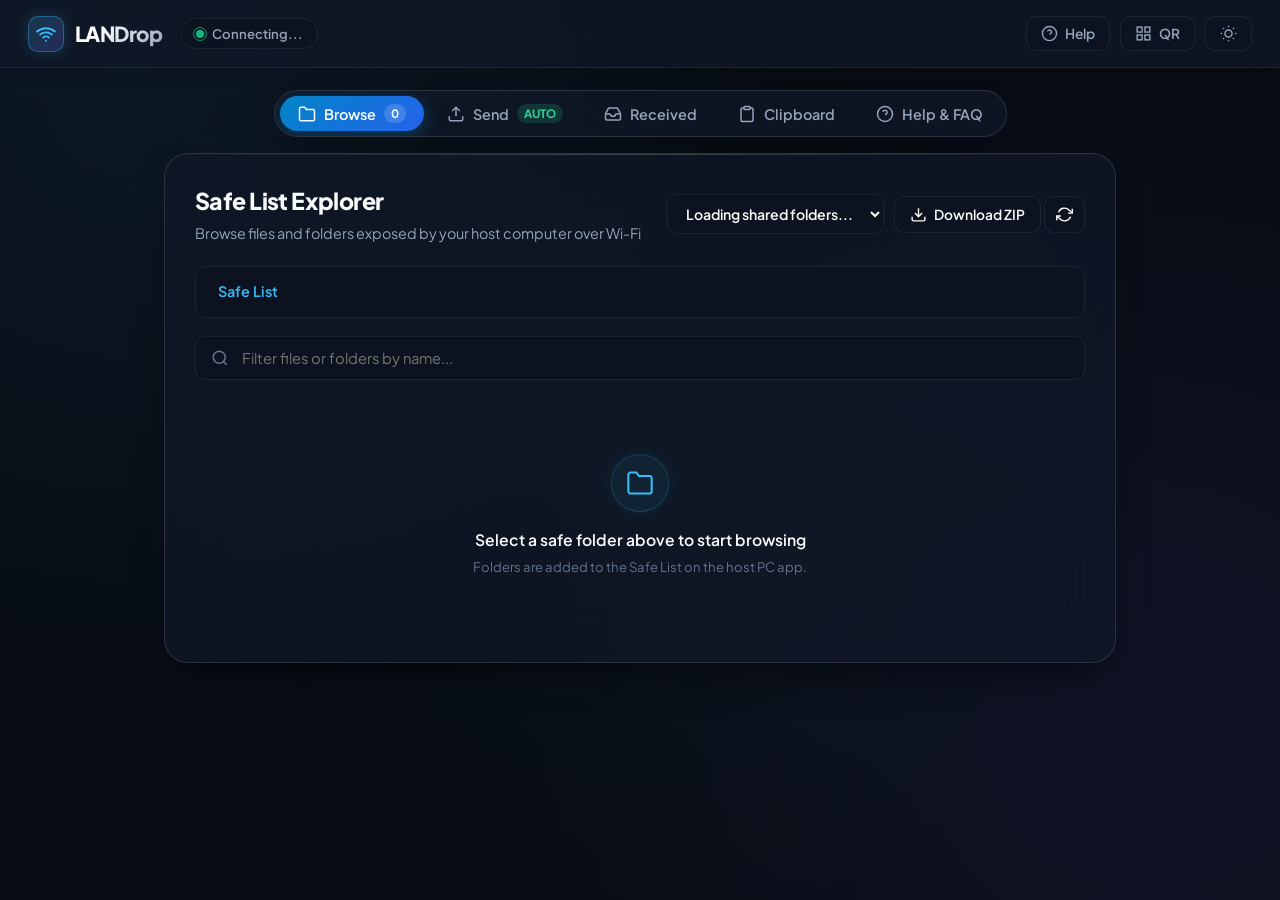
==== commit da4dde9e: "feat: safe list back button, app icon, auto-update checker, firewall setup, and mobile UI overhaul" ====
--- a/templates/index.html
+++ b/templates/index.html
@@ -6,6 +6,8 @@
   <meta name="apple-mobile-web-app-capable" content="yes" />
   <meta name="apple-mobile-web-app-status-bar-style" content="black-translucent" />
   <title>LANDrop - Local Wi-Fi File Sharing & Explorer</title>
+  <link rel="icon" type="image/png" href="/static/favicon.png" />
+  <link rel="apple-touch-icon" href="/static/icon-192.png" />
   <link rel="stylesheet" href="/static/css/style.css" />
   <link rel="preconnect" href="https://fonts.googleapis.com">
   <link rel="preconnect" href="https://fonts.gstatic.com" crossorigin>
@@ -149,9 +151,18 @@
           </div>
         </div>
 
-        <!-- Breadcrumb Navigation Bar -->
-        <div class="breadcrumb-container" id="breadcrumbBar">
-          <span class="breadcrumb-item">Safe List</span>
+        <!-- Breadcrumb & Back Navigation Bar -->
+        <div class="safelist-nav-bar" id="safeNavBar">
+          <button class="action-btn back-btn" id="btnSafeBack" title="Go back" style="display: none;">
+            <svg viewBox="0 0 24 24" fill="none" stroke="currentColor" stroke-width="2.2" stroke-linecap="round" stroke-linejoin="round">
+              <line x1="19" y1="12" x2="5" y2="12"></line>
+              <polyline points="12 19 5 12 12 5"></polyline>
+            </svg>
+            <span id="safeBackBtnLabel">Back</span>
+          </button>
+          <div class="breadcrumb-container" id="breadcrumbBar">
+            <span class="breadcrumb-item">Safe List</span>
+          </div>
         </div>
 
         <!-- Filter / Search Input -->
--- a/static/css/style.css
+++ b/static/css/style.css
@@ -483,16 +483,65 @@
   padding: 9px 11px;
 }
 
+/* Safe List Navigation Bar & Breadcrumbs */
+.safelist-nav-bar {
+  display: flex;
+  align-items: center;
+  gap: 10px;
+  margin-bottom: 18px;
+}
+
+.safelist-nav-bar .back-btn {
+  background: var(--surface-input);
+  border: 1px solid rgba(56, 189, 248, 0.35);
+  color: var(--accent-cyan);
+  padding: 10px 16px;
+  border-radius: var(--radius-sm);
+  font-weight: 700;
+  display: inline-flex;
+  align-items: center;
+  gap: 8px;
+  cursor: pointer;
+  white-space: nowrap;
+  font-size: 0.88rem;
+  font-family: inherit;
+  transition: var(--transition-fast);
+  flex-shrink: 0;
+  box-shadow: 0 2px 8px rgba(0, 0, 0, 0.2);
+}
+
+.safelist-nav-bar .back-btn:hover {
+  background: rgba(56, 189, 248, 0.15);
+  border-color: var(--accent-cyan);
+  color: #ffffff;
+  transform: translateX(-2px);
+  box-shadow: 0 4px 14px rgba(56, 189, 248, 0.25);
+}
+
+.safelist-nav-bar .back-btn svg {
+  width: 17px;
+  height: 17px;
+  transition: transform var(--transition-fast);
+}
+
+.safelist-nav-bar .back-btn:hover svg {
+  transform: translateX(-2px);
+}
+
+.safelist-nav-bar .breadcrumb-container {
+  flex: 1;
+  margin-bottom: 0;
+}
+
 /* Breadcrumb Navigation */
 .breadcrumb-container {
   display: flex;
   align-items: center;
   gap: 6px;
-  padding: 12px 18px;
+  padding: 11px 16px;
   background: var(--surface-input);
   border-radius: var(--radius-sm);
   border: 1px solid var(--border-subtle);
-  margin-bottom: 18px;
   overflow-x: auto;
   font-size: 0.9rem;
   white-space: nowrap;
@@ -651,6 +700,34 @@
   background: var(--surface-2);
   transform: translateY(-3px);
   box-shadow: 0 12px 28px -6px rgba(0, 0, 0, 0.35);
+}
+
+/* Parent Directory Card */
+.file-card.parent-dir-card {
+  border: 1.5px dashed rgba(56, 189, 248, 0.4);
+  background: rgba(56, 189, 248, 0.04);
+}
+
+.file-card.parent-dir-card:hover {
+  border-color: var(--accent-cyan);
+  background: rgba(56, 189, 248, 0.12);
+  box-shadow: 0 8px 24px -4px rgba(56, 189, 248, 0.25);
+}
+
+.file-card.parent-dir-card .file-icon {
+  background: rgba(56, 189, 248, 0.18);
+  color: var(--accent-cyan);
+  border: 1px solid rgba(56, 189, 248, 0.4);
+}
+
+.file-card.parent-dir-card .file-name {
+  color: var(--accent-cyan);
+  font-weight: 700;
+}
+
+/* Safe List Overview Root Folder Card */
+.file-card.safelist-root-folder {
+  border-left: 3px solid var(--accent-cyan);
 }
 
 .file-card-top {
